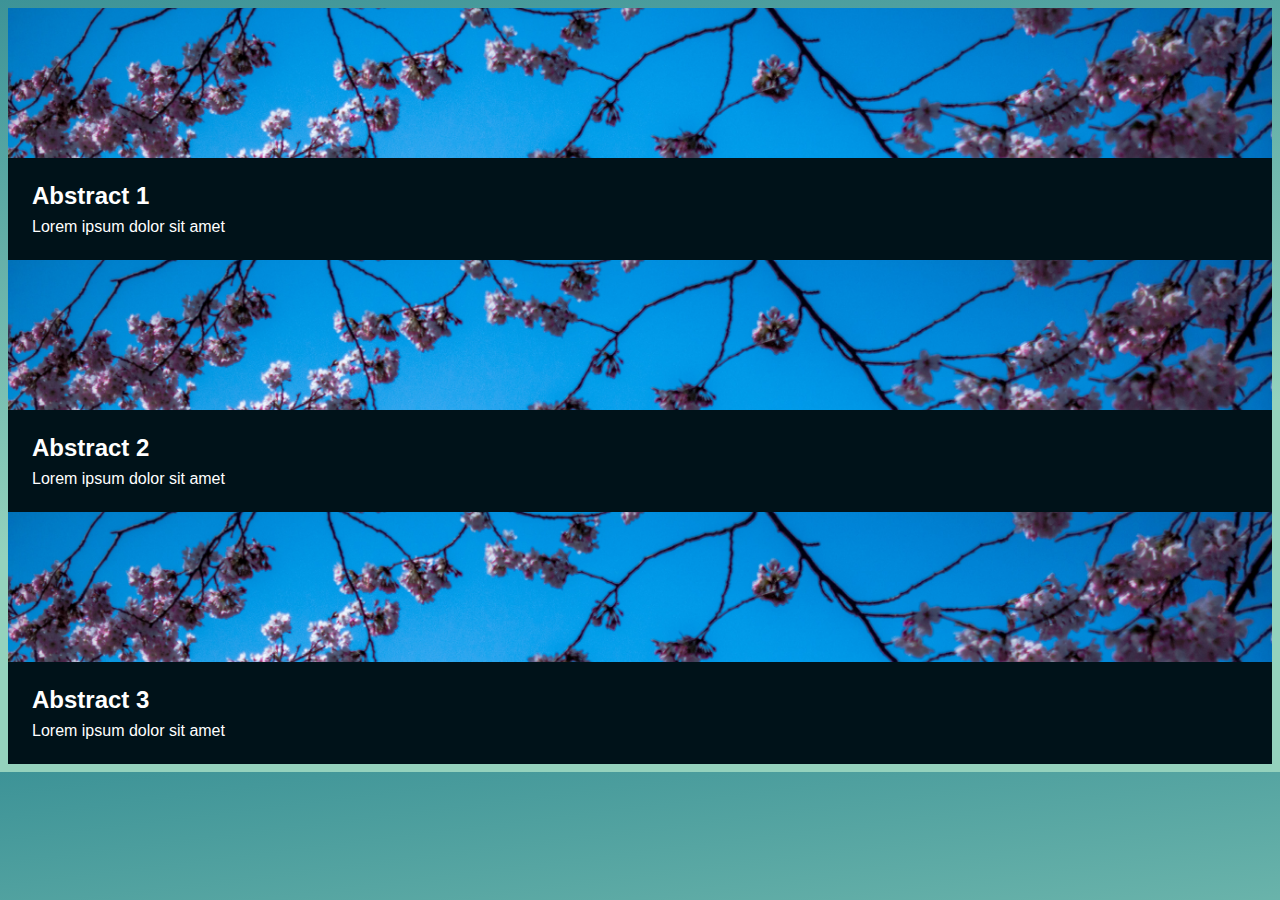
==== flexbox-grid/flex-grid.html @ 2e1229c9 "added flexbox-grid practice files" ====
<!DOCTYPE html>
<html lang="en">

<head>
  <meta charset="UTF-8">
  <meta http-equiv="X-UA-Compatible" content="IE=edge">
  <meta name="viewport" content="width=device-width, initial-scale=1.0">
  <link rel="stylesheet" href="style.css">
  <title>Flexbox-grid</title>
</head>

<body>
  <div class="row">
    <figure>
      <div class="one"></div>
      <figcaption>
        <h2>Abstract 1</h2>
        <p>Lorem ipsum dolor sit amet</p>
      </figcaption>
    </figure>
  </div>

  <div class="row">
    <figure>
      <div class="two"></div>
      <figcaption>
        <h2>Abstract 2</h2>
        <p>Lorem ipsum dolor sit amet</p>
      </figcaption>
    </figure>
  </div>

  <div class="row">
    <figure>
      <div class="three"></div>
      <figcaption>
        <h2>Abstract 3</h2>
        <p>Lorem ipsum dolor sit amet</p>
      </figcaption>
    </figure>
  </div>

</body>

</html>
---- flexbox-grid/style.css ----
html {
  box-sizing: border-box;
}

*,
*::before,
*::after {
  box-sizing: inherit;
}

body {
  padding: 0;
  border: 0;
  font-family: Arial, Helvetica, sans-serif;
  background: linear-gradient(353deg, rgba(148, 210, 189, 1) 40%, rgba(61, 147, 151, 1) 100%);
}

figure {
  margin: 0;
  padding: 0;
}

figcaption {
  background-color: #001219;
  color: white;
  padding: 1rem;
}

figcaption * {
  margin: 0.5rem;
}

figure>div {
  background-image: url("fuji-san.jpg");
  background-size: cover;
  min-height: 150px;
}
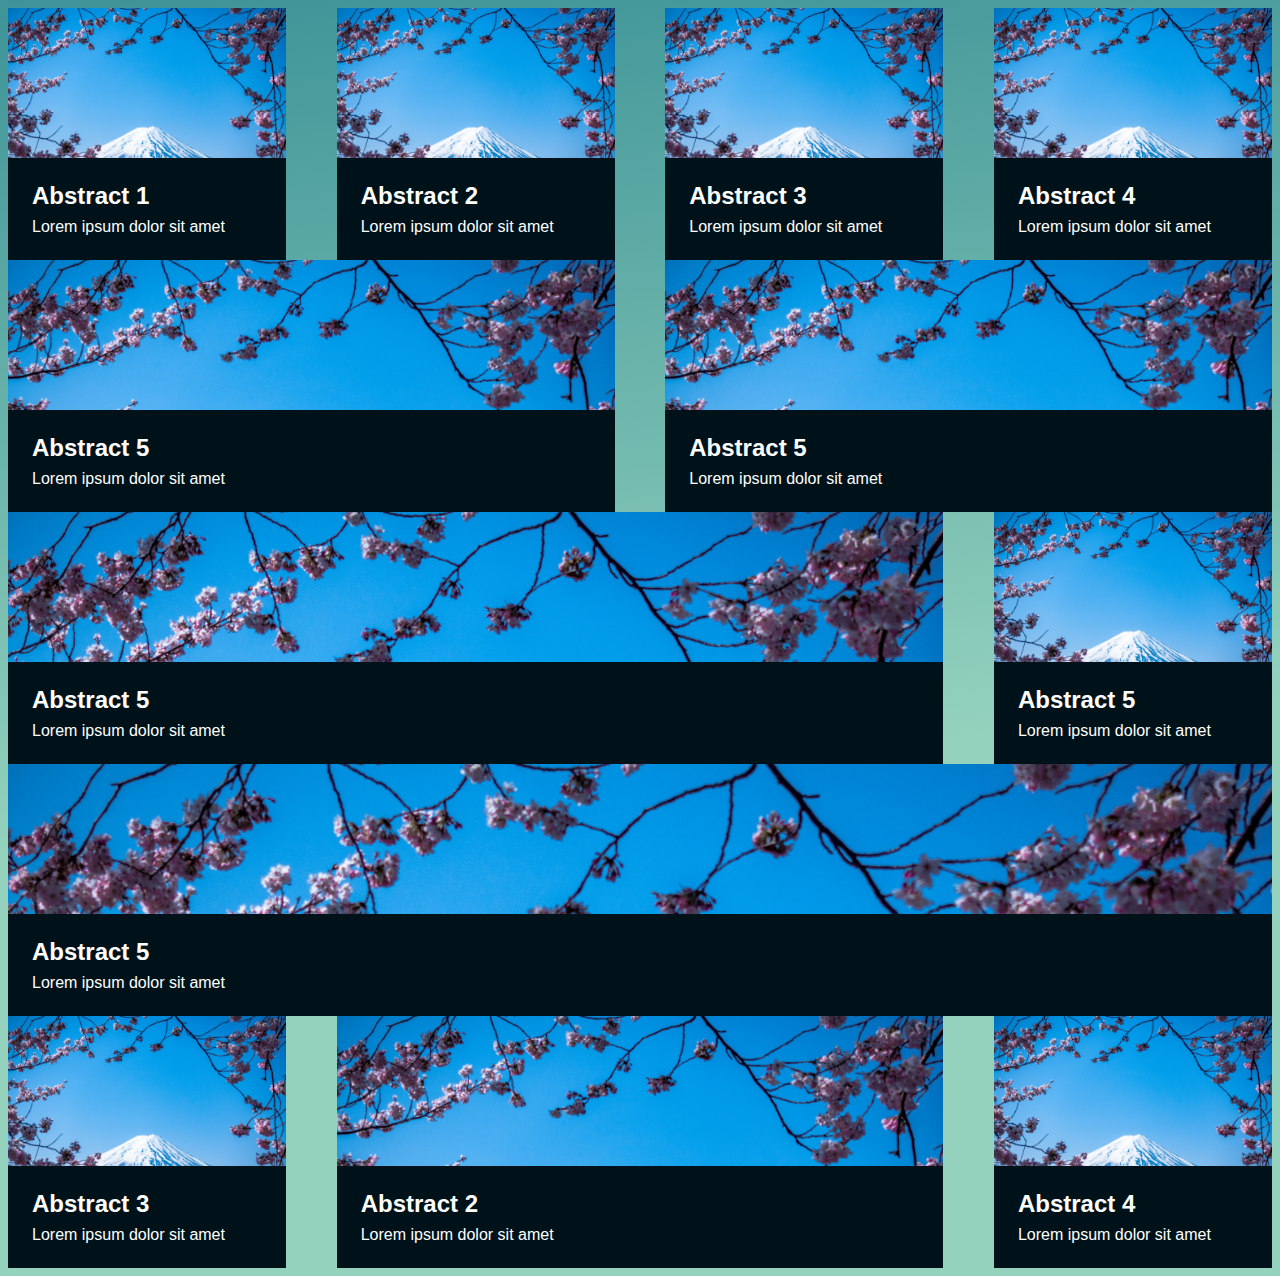
==== commit dc77767b: "added figures with diffent flex-basis properties" ====
--- a/flexbox-grid/flex-grid.html
+++ b/flexbox-grid/flex-grid.html
@@ -10,6 +10,9 @@
 </head>
 
 <body>
+
+  <!-- row 1 -->
+
   <div class="row">
     <figure>
       <div class="one"></div>
@@ -18,9 +21,7 @@
         <p>Lorem ipsum dolor sit amet</p>
       </figcaption>
     </figure>
-  </div>
 
-  <div class="row">
     <figure>
       <div class="two"></div>
       <figcaption>
@@ -28,13 +29,95 @@
         <p>Lorem ipsum dolor sit amet</p>
       </figcaption>
     </figure>
-  </div>
 
-  <div class="row">
     <figure>
       <div class="three"></div>
       <figcaption>
         <h2>Abstract 3</h2>
+        <p>Lorem ipsum dolor sit amet</p>
+      </figcaption>
+    </figure>
+
+    <figure>
+      <div class="four"></div>
+      <figcaption>
+        <h2>Abstract 4</h2>
+        <p>Lorem ipsum dolor sit amet</p>
+      </figcaption>
+    </figure>
+  </div>
+
+  <!-- row 2 -->
+
+  <div class="row">
+    <figure class="span2">
+      <div class="five"></div>
+      <figcaption>
+        <h2>Abstract 5</h2>
+        <p>Lorem ipsum dolor sit amet</p>
+      </figcaption>
+    </figure>
+    <figure class="span2">
+      <div class="five"></div>
+      <figcaption>
+        <h2>Abstract 5</h2>
+        <p>Lorem ipsum dolor sit amet</p>
+      </figcaption>
+    </figure>
+  </div>
+
+  <!-- row 3 -->
+
+  <div class="row">
+    <figure class="span3">
+      <div class="five"></div>
+      <figcaption>
+        <h2>Abstract 5</h2>
+        <p>Lorem ipsum dolor sit amet</p>
+      </figcaption>
+    </figure>
+    <figure>
+      <div class="five"></div>
+      <figcaption>
+        <h2>Abstract 5</h2>
+        <p>Lorem ipsum dolor sit amet</p>
+      </figcaption>
+    </figure>
+  </div>
+
+  <!-- row 4 -->
+
+  <figure class="span4">
+    <div class="five"></div>
+    <figcaption>
+      <h2>Abstract 5</h2>
+      <p>Lorem ipsum dolor sit amet</p>
+    </figcaption>
+  </figure>
+
+  <!-- row 5 -->
+
+  <div class="row">
+    <figure class="span2 order-2">
+      <div class="two"></div>
+      <figcaption>
+        <h2>Abstract 2</h2>
+        <p>Lorem ipsum dolor sit amet</p>
+      </figcaption>
+    </figure>
+
+    <figure class="order-1">
+      <div class="three"></div>
+      <figcaption>
+        <h2>Abstract 3</h2>
+        <p>Lorem ipsum dolor sit amet</p>
+      </figcaption>
+    </figure>
+
+    <figure class="order-3">
+      <div class="four"></div>
+      <figcaption>
+        <h2>Abstract 4</h2>
         <p>Lorem ipsum dolor sit amet</p>
       </figcaption>
     </figure>
--- a/flexbox-grid/style.css
+++ b/flexbox-grid/style.css
@@ -13,11 +13,13 @@
   border: 0;
   font-family: Arial, Helvetica, sans-serif;
   background: linear-gradient(353deg, rgba(148, 210, 189, 1) 40%, rgba(61, 147, 151, 1) 100%);
+  /* min-height: 100vh; */
 }
 
 figure {
   margin: 0;
   padding: 0;
+  flex-basis: 22%;
 }
 
 figcaption {
@@ -34,4 +36,35 @@
   background-image: url("fuji-san.jpg");
   background-size: cover;
   min-height: 150px;
+}
+
+.row {
+  display: flex;
+  flex-flow: row wrap;
+  justify-content: space-between;
+  gap: 4%;
+}
+
+.span2 {
+  flex-basis: 48%;
+}
+
+.span3 {
+  flex-basis: 74%;
+}
+
+.span4 {
+  flex-basis: 100%;
+}
+
+.order-1 {
+  order: 1;
+}
+
+.order-2 {
+  order: 2;
+}
+
+.order-3 {
+  order: 3;
 }